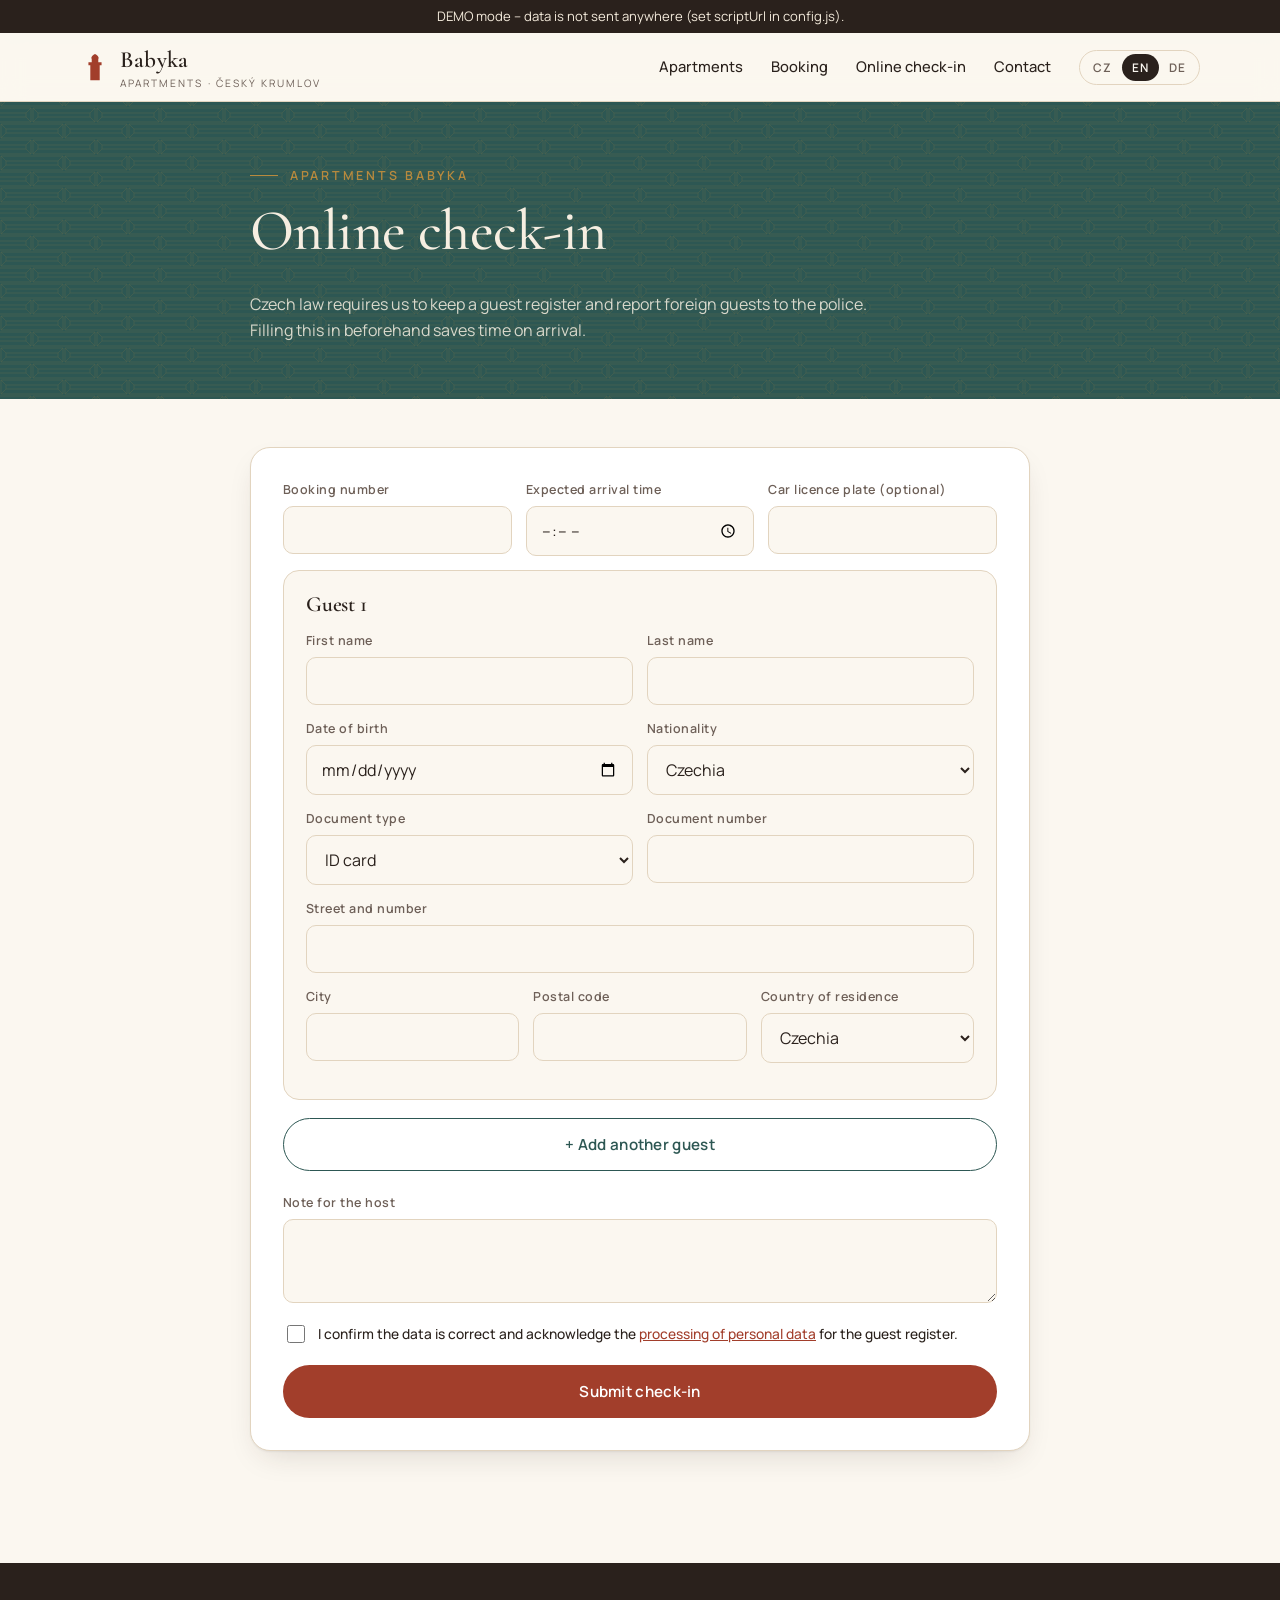
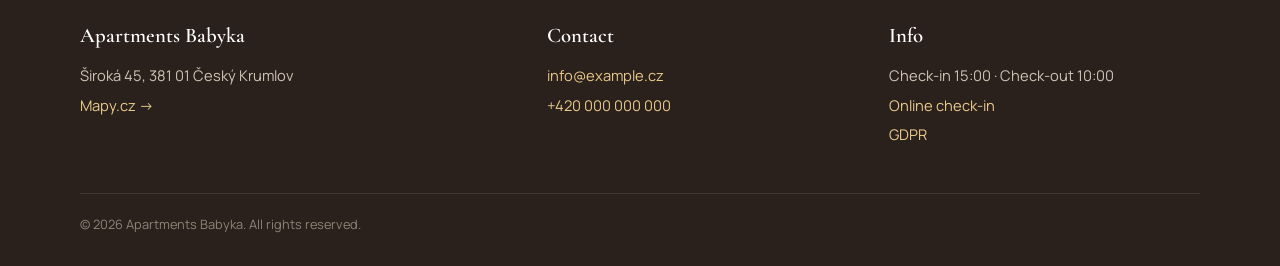
==== checkin.html @ d2692e20 "Web Apartments Babyka: rezervace, QR platba, online check-in, CZ/EN/DE Co-Authored-By: Claude Opus 5" ====
<!doctype html>
<html lang="cs">
<head>
  <meta charset="utf-8">
  <meta name="viewport" content="width=device-width, initial-scale=1">
  <title>Online check-in · Apartments Babyka</title>
  <meta name="robots" content="noindex">
  <link rel="icon" href="assets/favicon.svg" type="image/svg+xml">
  <link rel="preconnect" href="https://fonts.googleapis.com">
  <link rel="preconnect" href="https://fonts.gstatic.com" crossorigin>
  <link href="https://fonts.googleapis.com/css2?family=Cormorant+Garamond:ital,wght@0,500;0,600;1,500&family=Manrope:wght@400;500;600;700&display=swap" rel="stylesheet">
  <link rel="stylesheet" href="assets/style.css">
</head>
<body>
<nav class="nav">
  <div class="wrap">
    <a class="brand" href="index.html"><svg viewBox="0 0 32 32" aria-hidden="true"><path d="M11 30V14H9v-3h14v3h-2v16zM12.5 11V7h7v4zM12 7c0-2.5 2-4 4-5c2 1 4 2.5 4 5z" fill="currentColor"/></svg><span><b>Babyka</b><small>Apartments · Český Krumlov</small></span></a>
    <div class="nav-links">
      <a href="index.html#apartmany" data-i18n="nav.rooms"></a>
      <a href="index.html#rezervace" data-i18n="nav.book"></a>
      <a href="checkin.html" data-i18n="nav.checkin"></a>
      <a href="#kontakt" data-i18n="nav.contact"></a>
      <div class="lang-switch"><button data-lang="cs">CZ</button><button data-lang="en">EN</button><button data-lang="de">DE</button></div>
    </div>
    <button class="nav-toggle" aria-label="Menu"><svg viewBox="0 0 24 24" fill="none" stroke="currentColor" stroke-width="1.8"><path d="M4 7h16M4 12h16M4 17h16"/></svg></button>
  </div>
</nav>

<header class="page-head">
  <div class="wrap narrow">
    <div class="kicker">Apartments Babyka</div>
    <h1 data-i18n="ci.title"></h1>
    <p data-i18n="ci.intro"></p>
  </div>
</header>

<section style="padding-top:48px">
  <div class="wrap narrow">
    <div class="msg ok hidden" id="ci-done" data-i18n="ci.done" style="font-size:1.05rem;padding:22px"></div>

    <form id="ci-form" class="panel" novalidate>
      <div class="row three">
        <label><span data-i18n="ci.reservation"></span><input name="reservation" id="f-reservation" required></label>
        <label><span data-i18n="ci.arrivalTime"></span><input type="time" name="arrivalTime" required></label>
        <label><span data-i18n="ci.car"></span><input name="car"></label>
      </div>

      <div id="guests"></div>
      <button type="button" class="btn ghost block" id="add-guest" data-i18n="ci.addGuest" style="color:var(--vltava);margin-bottom:22px"></button>

      <label><span data-i18n="ci.note"></span><textarea name="note"></textarea></label>
      <div class="msg err hidden" id="ci-err"></div>
      <label class="check"><input type="checkbox" required><span data-i18n="ci.gdpr"></span></label>
      <input type="text" name="website" tabindex="-1" autocomplete="off" style="position:absolute;left:-9999px" aria-hidden="true">
      <button class="btn block" type="submit" id="ci-submit" data-i18n="ci.submit"></button>
    </form>
  </div>
</section>

<footer id="kontakt">
  <div class="wrap">
    <div class="cols">
      <div>
        <h4>Apartments Babyka</h4>
        <p data-c="contact.address"></p>
        <p><a class="map-link" target="_blank" rel="noopener">Mapy.cz →</a></p>
      </div>
      <div>
        <h4 data-i18n="nav.contact"></h4>
        <p><a data-c="contact.email" data-href="mailto:{}"></a></p>
        <p><a data-c="contact.phone" data-href="tel:{}"></a></p>
      </div>
      <div>
        <h4>Info</h4>
        <p>Check-in <span data-c="checkInTime"></span> · Check-out <span data-c="checkOutTime"></span></p>
        <p><a href="checkin.html" data-i18n="nav.checkin"></a></p>
        <p><a href="gdpr.html">GDPR</a></p>
      </div>
    </div>
    <div class="bottom">© <span id="year"></span> Apartments Babyka. <span data-i18n="footer.rights"></span></div>
  </div>
</footer>

<script src="assets/config.js"></script>
<script src="assets/i18n.js"></script>
<script src="assets/common.js"></script>
<script src="assets/checkin.js"></script>
</body>
</html>
---- assets/style.css ----
/* Apartments Babyka – motivy Českého Krumlova:
   pergamen, střešní červeň, vltavská zeleň, zlacení a sgrafitové kvádrování zámecké věže. */
:root {
  --paper: #fbf7f0;
  --parchment: #f3eadb;
  --ink: #2a211c;
  --muted: #6e6058;
  --line: #e2d4bf;
  --roof: #a23e2b;
  --roof-dark: #7a2d1f;
  --vltava: #2d5753;
  --vltava-dark: #1d3b38;
  --gold: #b88a3e;
  --ok: #3f7a52;
  --busy: #c9b8a3;
  --radius: 14px;
  --shadow: 0 1px 2px rgba(42, 33, 28, .06), 0 12px 32px -12px rgba(42, 33, 28, .18);
  --serif: "Cormorant Garamond", Georgia, serif;
  --sans: "Manrope", system-ui, -apple-system, "Segoe UI", sans-serif;
  --sgraffito: url("data:image/svg+xml,%3Csvg xmlns='http://www.w3.org/2000/svg' width='64' height='32' viewBox='0 0 64 32'%3E%3Cpath d='M1 1h62v14h-62zM6 6h52v4h-52zM1 1l5 5M63 1l-5 5M63 15l-5 -5M1 15l5 -5M-31 17h62v14h-62zM-26 22h52v4h-52zM-31 17l5 5M31 17l-5 5M31 31l-5 -5M-31 31l5 -5M33 17h62v14h-62zM38 22h52v4h-52zM33 17l5 5M95 17l-5 5M95 31l-5 -5M33 31l5 -5' fill='none' stroke='%23b88a3e' stroke-width='1' opacity='.55'/%3E%3C/svg%3E");
}

* { box-sizing: border-box; }
html { scroll-behavior: smooth; }
body {
  margin: 0;
  font-family: var(--sans);
  font-size: 16px;
  line-height: 1.6;
  color: var(--ink);
  background: var(--paper);
  -webkit-font-smoothing: antialiased;
}
img { max-width: 100%; display: block; }
a { color: var(--roof); }
h1, h2, h3 { font-family: var(--serif); font-weight: 600; line-height: 1.1; margin: 0 0 .5em; letter-spacing: -.01em; }
h2 { font-size: clamp(2rem, 4vw, 2.9rem); }
h3 { font-size: 1.6rem; }
.wrap { max-width: 1160px; margin: 0 auto; padding: 0 20px; }
section { padding: clamp(64px, 9vw, 112px) 0; }
.kicker {
  font-size: .78rem; font-weight: 600; letter-spacing: .22em; text-transform: uppercase;
  color: var(--gold); margin-bottom: 14px; display: flex; align-items: center; gap: 12px;
}
.kicker::before { content: ""; width: 28px; height: 1px; background: currentColor; }
.lead { font-size: 1.125rem; color: var(--muted); max-width: 60ch; }

.demo-bar {
  background: var(--ink); color: #f3eadb; text-align: center; font-size: .82rem; padding: 6px 12px;
}

/* ---- Navigace ---- */
.nav {
  position: sticky; top: 0; z-index: 50;
  background: rgba(251, 247, 240, .88);
  backdrop-filter: saturate(1.4) blur(12px);
  border-bottom: 1px solid var(--line);
}
.nav .wrap { display: flex; align-items: center; justify-content: space-between; height: 68px; gap: 16px; }
.brand { display: flex; align-items: center; gap: 10px; text-decoration: none; color: var(--ink); }
.brand svg { width: 30px; height: 30px; color: var(--roof); flex: none; }
.brand b { font-family: var(--serif); font-size: 1.45rem; font-weight: 600; letter-spacing: .01em; }
.brand small { display: block; font-size: .64rem; letter-spacing: .2em; text-transform: uppercase; color: var(--muted); margin-top: -4px; }
.nav-links { display: flex; align-items: center; gap: 28px; }
.nav-links a { color: var(--ink); text-decoration: none; font-size: .92rem; font-weight: 500; }
.nav-links a:hover { color: var(--roof); }
.lang-switch { display: flex; border: 1px solid var(--line); border-radius: 999px; padding: 3px; }
.lang-switch button {
  border: 0; background: none; font: 600 .74rem var(--sans); letter-spacing: .08em;
  padding: 5px 10px; border-radius: 999px; cursor: pointer; color: var(--muted);
}
.lang-switch button.active { background: var(--ink); color: var(--paper); }
.nav-toggle { display: none; background: none; border: 0; padding: 8px; cursor: pointer; color: var(--ink); }
.nav-toggle svg { width: 26px; height: 26px; }

/* ---- Tlačítka ---- */
.btn {
  display: inline-flex; align-items: center; justify-content: center; gap: 10px;
  font: 600 .95rem var(--sans); letter-spacing: .02em;
  padding: 15px 28px; border-radius: 999px; border: 1px solid transparent;
  background: var(--roof); color: #fff; text-decoration: none; cursor: pointer;
  transition: background .2s, transform .2s, box-shadow .2s;
}
.btn:hover { background: var(--roof-dark); transform: translateY(-1px); box-shadow: 0 10px 24px -10px rgba(162, 62, 43, .6); }
.btn:disabled { opacity: .6; cursor: wait; transform: none; }
.btn.ghost { background: transparent; color: inherit; border-color: currentColor; }
.btn.ghost:hover { background: rgba(255, 255, 255, .1); box-shadow: none; }
.btn.block { width: 100%; }

/* ---- Hero ---- */
.hero {
  position: relative; overflow: hidden; color: #f6eee1;
  background:
    radial-gradient(1100px 500px at 85% -10%, rgba(184, 138, 62, .35), transparent 60%),
    linear-gradient(170deg, #213f3c 0%, var(--vltava) 45%, #3b4a3f 100%);
  padding: clamp(64px, 9vw, 110px) 0 0;
}
.hero .wrap { position: relative; z-index: 2; }
.hero h1 { font-size: clamp(2.6rem, 6vw, 4.6rem); font-weight: 500; max-width: 16ch; margin-bottom: 22px; }
.hero h1 em { font-style: italic; color: #e9c98c; }
.hero p { font-size: 1.12rem; max-width: 52ch; color: rgba(246, 238, 225, .85); margin: 0 0 34px; }
.hero .kicker { color: #e3c286; }
.hero-actions { display: flex; flex-wrap: wrap; gap: 14px; }
.hero-rating {
  display: inline-flex; align-items: center; gap: 10px; margin-top: 34px;
  font-size: .88rem; color: rgba(246, 238, 225, .8);
}
.hero-rating b { font-family: var(--serif); font-size: 1.7rem; color: #fff; font-weight: 600; }
.skyline { position: relative; z-index: 1; display: block; width: 100%; height: auto; margin-top: clamp(-120px, -8vw, -20px); pointer-events: none; }

.sgraffito-band { height: 34px; background: var(--parchment) var(--sgraffito) repeat-x center / 64px 32px; border-bottom: 1px solid var(--line); }

/* ---- O nás ---- */
.about-grid { display: grid; grid-template-columns: 1.1fr .9fr; gap: clamp(32px, 6vw, 80px); align-items: center; }
.features { list-style: none; margin: 0; padding: 0; display: grid; grid-template-columns: 1fr 1fr; gap: 14px; }
.features li {
  background: #fff; border: 1px solid var(--line); border-radius: var(--radius);
  padding: 18px; display: flex; flex-direction: column; gap: 10px; font-weight: 500; font-size: .94rem;
}
.features svg { width: 26px; height: 26px; color: var(--roof); }

/* ---- Apartmány ---- */
.rooms { background: var(--parchment); }
.room-grid { display: grid; grid-template-columns: repeat(auto-fit, minmax(300px, 1fr)); gap: 28px; margin-top: 40px; }
.room-card {
  background: var(--paper); border-radius: 20px; overflow: hidden; box-shadow: var(--shadow);
  display: flex; flex-direction: column; transition: transform .3s;
}
.room-card:hover { transform: translateY(-4px); }
.room-media { position: relative; aspect-ratio: 16/10; background: var(--vltava); overflow: hidden; }
.room-media img { width: 100%; height: 100%; object-fit: cover; }
.room-media .placeholder {
  position: absolute; inset: 0; display: grid; place-items: center;
  background: var(--sgraffito) center / 64px 32px, linear-gradient(160deg, var(--vltava), var(--vltava-dark));
  color: rgba(246, 238, 225, .9);
}
.room-media .placeholder span { font-family: var(--serif); font-size: 4rem; font-weight: 500; }
.room-media .badge {
  position: absolute; left: 16px; top: 16px; background: rgba(251, 247, 240, .94); color: var(--ink);
  border-radius: 999px; padding: 6px 12px; font-size: .78rem; font-weight: 600;
}
.room-body { padding: 26px 26px 28px; display: flex; flex-direction: column; flex: 1; }
.room-body p { color: var(--muted); margin: 0 0 20px; flex: 1; }
.room-meta { display: flex; justify-content: space-between; align-items: flex-end; border-top: 1px solid var(--line); padding-top: 18px; gap: 12px; }
.room-meta .price { font-family: var(--serif); font-size: 1.9rem; font-weight: 600; line-height: 1; }
.room-meta .price small { font-family: var(--sans); font-size: .8rem; color: var(--muted); font-weight: 500; }
.room-meta .guests { font-size: .85rem; color: var(--muted); display: flex; align-items: center; gap: 6px; }

/* ---- Rezervace ---- */
.book-grid { display: grid; grid-template-columns: 1.15fr .85fr; gap: 32px; align-items: start; margin-top: 40px; }
.panel { background: #fff; border: 1px solid var(--line); border-radius: 20px; padding: clamp(20px, 3vw, 32px); box-shadow: var(--shadow); }
.room-tabs { display: flex; gap: 8px; margin-bottom: 20px; flex-wrap: wrap; }
.room-tabs button {
  border: 1px solid var(--line); background: var(--paper); border-radius: 999px; padding: 9px 16px;
  font: 600 .88rem var(--sans); cursor: pointer; color: var(--ink);
}
.room-tabs button.active { background: var(--vltava); border-color: var(--vltava); color: #fff; }

.cal-head { display: flex; justify-content: space-between; align-items: center; margin-bottom: 10px; }
.cal-head button {
  width: 38px; height: 38px; border-radius: 50%; border: 1px solid var(--line); background: var(--paper);
  cursor: pointer; font-size: 1.1rem; color: var(--ink);
}
.cal-head button:disabled { opacity: .35; cursor: default; }
.cal-months { display: grid; grid-template-columns: 1fr 1fr; gap: 28px; }
.cal-month h4 { font-family: var(--serif); font-size: 1.3rem; font-weight: 600; text-align: center; margin: 0 0 10px; text-transform: capitalize; }
.cal-grid { display: grid; grid-template-columns: repeat(7, 1fr); gap: 3px; }
.cal-grid .dow { font-size: .68rem; text-transform: uppercase; letter-spacing: .08em; color: var(--muted); text-align: center; padding: 4px 0; }
.cal-day {
  aspect-ratio: 1; border: 0; border-radius: 8px; background: transparent; font: 500 .88rem var(--sans);
  color: var(--ink); cursor: pointer; position: relative; padding: 0;
}
.cal-day:hover:not(:disabled) { background: var(--parchment); }
.cal-day:disabled { cursor: default; color: #bcb0a3; }
.cal-day.busy { color: #9d8f81; text-decoration: line-through; background: repeating-linear-gradient(135deg, transparent 0 4px, rgba(201, 184, 163, .35) 4px 6px); }
.cal-day.today::after { content: ""; position: absolute; bottom: 5px; left: 50%; width: 4px; height: 4px; margin-left: -2px; border-radius: 50%; background: var(--roof); }
.cal-day.in-range { background: rgba(45, 87, 83, .12); border-radius: 0; }
.cal-day.sel { background: var(--vltava); color: #fff; }
.cal-legend { display: flex; gap: 18px; font-size: .8rem; color: var(--muted); margin-top: 16px; flex-wrap: wrap; }
.cal-legend i { display: inline-block; width: 12px; height: 12px; border-radius: 3px; vertical-align: -1px; margin-right: 6px; }
.cal-loading { color: var(--muted); font-size: .9rem; padding: 40px 0; text-align: center; }

form .row { display: grid; grid-template-columns: 1fr 1fr; gap: 14px; }
form .row.three { grid-template-columns: repeat(3, 1fr); }
label { display: block; font-size: .78rem; font-weight: 600; letter-spacing: .04em; color: var(--muted); margin-bottom: 14px; }
label > span { display: block; margin-bottom: 6px; }
input, select, textarea {
  width: 100%; font: 400 1rem var(--sans); color: var(--ink);
  padding: 12px 14px; border: 1px solid var(--line); border-radius: 10px; background: var(--paper);
  transition: border-color .2s, box-shadow .2s;
}
textarea { min-height: 84px; resize: vertical; }
input:focus, select:focus, textarea:focus { outline: none; border-color: var(--vltava); box-shadow: 0 0 0 3px rgba(45, 87, 83, .15); background: #fff; }
.check { display: flex; gap: 10px; align-items: flex-start; font-weight: 500; letter-spacing: 0; font-size: .86rem; color: var(--ink); }
.check input { width: 18px; height: 18px; margin-top: 2px; flex: none; accent-color: var(--vltava); }

.summary { margin: 6px 0 20px; padding: 18px; border-radius: 12px; background: var(--parchment); font-size: .92rem; }
.summary h4 { font-family: var(--serif); font-size: 1.25rem; margin: 0 0 8px; }
.summary dl { display: grid; grid-template-columns: 1fr auto; gap: 4px 12px; margin: 0; }
.summary dd { margin: 0; text-align: right; font-weight: 600; }
.summary .total { border-top: 1px solid var(--line); padding-top: 8px; margin-top: 4px; font-size: 1.05rem; }
.summary .deposit { color: var(--roof); }
.msg { padding: 12px 16px; border-radius: 10px; font-size: .9rem; margin-bottom: 14px; }
.msg.err { background: #f7e1dc; color: var(--roof-dark); }
.msg.ok { background: #e2efe5; color: #24502f; }
.hidden { display: none !important; }

/* ---- Platba ---- */
.pay { display: grid; grid-template-columns: auto 1fr; gap: 28px; align-items: center; }
.qr-frame { background: #fff; border: 1px solid var(--line); border-radius: 18px; padding: 12px; width: 210px; position: relative; }
.qr-frame svg { width: 100%; height: auto; display: block; }
.qr-frame::after {
  content: "QR Platba"; position: absolute; left: 50%; bottom: -11px; transform: translateX(-50%);
  background: var(--roof); color: #fff; font: 700 .7rem var(--sans); letter-spacing: .1em; text-transform: uppercase;
  padding: 4px 10px; border-radius: 999px;
}
.pay dl { display: grid; grid-template-columns: auto 1fr; gap: 8px 20px; margin: 0 0 18px; }
.pay dt { color: var(--muted); font-size: .88rem; }
.pay dd { margin: 0; font-weight: 600; font-variant-numeric: tabular-nums; }
.pay dd.big { font-family: var(--serif); font-size: 1.8rem; line-height: 1; color: var(--roof); }

/* ---- Výhoda přímé rezervace ---- */
.direct { background: var(--vltava); color: #f3eadb; position: relative; overflow: hidden; }
.direct::before { content: ""; position: absolute; inset: 0; background: var(--sgraffito) center / 64px 32px; opacity: .25; }
.direct .wrap { position: relative; display: flex; justify-content: space-between; align-items: center; gap: 32px; flex-wrap: wrap; }
.direct h2 { color: #fff; margin-bottom: 8px; }
.direct p { max-width: 56ch; margin: 0; color: rgba(243, 234, 219, .85); }

/* ---- Check-in ---- */
.page-head { background: var(--vltava); color: #f6eee1; padding: 64px 0 56px; position: relative; overflow: hidden; }
.page-head::before { content: ""; position: absolute; inset: 0; background: var(--sgraffito) center / 64px 32px; opacity: .25; }
.page-head .wrap { position: relative; }
.page-head h1 { font-size: clamp(2.4rem, 5vw, 3.6rem); font-weight: 500; }
.page-head p { color: rgba(246, 238, 225, .85); max-width: 62ch; margin: 0; }
.narrow { max-width: 820px; }
.guest-card { border: 1px solid var(--line); border-radius: 16px; padding: 22px; margin-bottom: 18px; background: var(--paper); }
.guest-card header { display: flex; justify-content: space-between; align-items: center; margin-bottom: 14px; }
.guest-card h3 { margin: 0; font-size: 1.35rem; }
.link-btn { background: none; border: 0; color: var(--roof); font: 600 .85rem var(--sans); cursor: pointer; padding: 4px; }
.foreign { border-top: 1px dashed var(--line); padding-top: 14px; margin-top: 4px; }
.foreign h4 { font-size: .8rem; letter-spacing: .1em; text-transform: uppercase; color: var(--vltava); margin: 0 0 12px; }

/* ---- Patička ---- */
footer { background: var(--ink); color: #cfc3b4; padding: 56px 0 32px; font-size: .92rem; }
footer .cols { display: grid; grid-template-columns: 1.4fr 1fr 1fr; gap: 32px; }
footer h4 { font-family: var(--serif); color: #fff; font-size: 1.3rem; font-weight: 600; margin: 0 0 12px; }
footer a { color: #e9c98c; text-decoration: none; }
footer a:hover { text-decoration: underline; }
footer p { margin: 0 0 6px; }
footer .bottom { border-top: 1px solid rgba(255, 255, 255, .1); margin-top: 40px; padding-top: 20px; font-size: .8rem; color: #8f8377; }

.prose { max-width: 760px; }
.prose h2 { font-size: 1.8rem; margin-top: 1.6em; }

.reveal { opacity: 0; transform: translateY(18px); transition: opacity .8s ease, transform .8s ease; }
.reveal.in { opacity: 1; transform: none; }
@media (prefers-reduced-motion: reduce) { .reveal { opacity: 1; transform: none; transition: none; } html { scroll-behavior: auto; } }

/* ---- Responzivita ---- */
@media (max-width: 960px) {
  .about-grid, .book-grid { grid-template-columns: 1fr; }
  footer .cols { grid-template-columns: 1fr 1fr; }
}
@media (max-width: 760px) {
  .nav-toggle { display: block; }
  .nav-links {
    position: fixed; top: 68px; left: 0; right: 0; flex-direction: column; align-items: flex-start; gap: 18px;
    background: var(--paper); border-bottom: 1px solid var(--line); padding: 20px; transform: translateY(-12px);
    opacity: 0; visibility: hidden; transition: opacity .25s, transform .25s, visibility .25s;
  }
  body.nav-open .nav-links { transform: none; opacity: 1; visibility: visible; }
  .nav .wrap { position: relative; }
  .nav-links { position: absolute; top: 68px; }
  .cal-months { grid-template-columns: 1fr; }
  .cal-months .cal-month + .cal-month { display: none; }
  form .row, form .row.three { grid-template-columns: 1fr; }
  .pay { grid-template-columns: 1fr; justify-items: center; }
  .pay > div:last-child { justify-self: stretch; }
  .features { grid-template-columns: 1fr; }
  footer .cols { grid-template-columns: 1fr; }
}
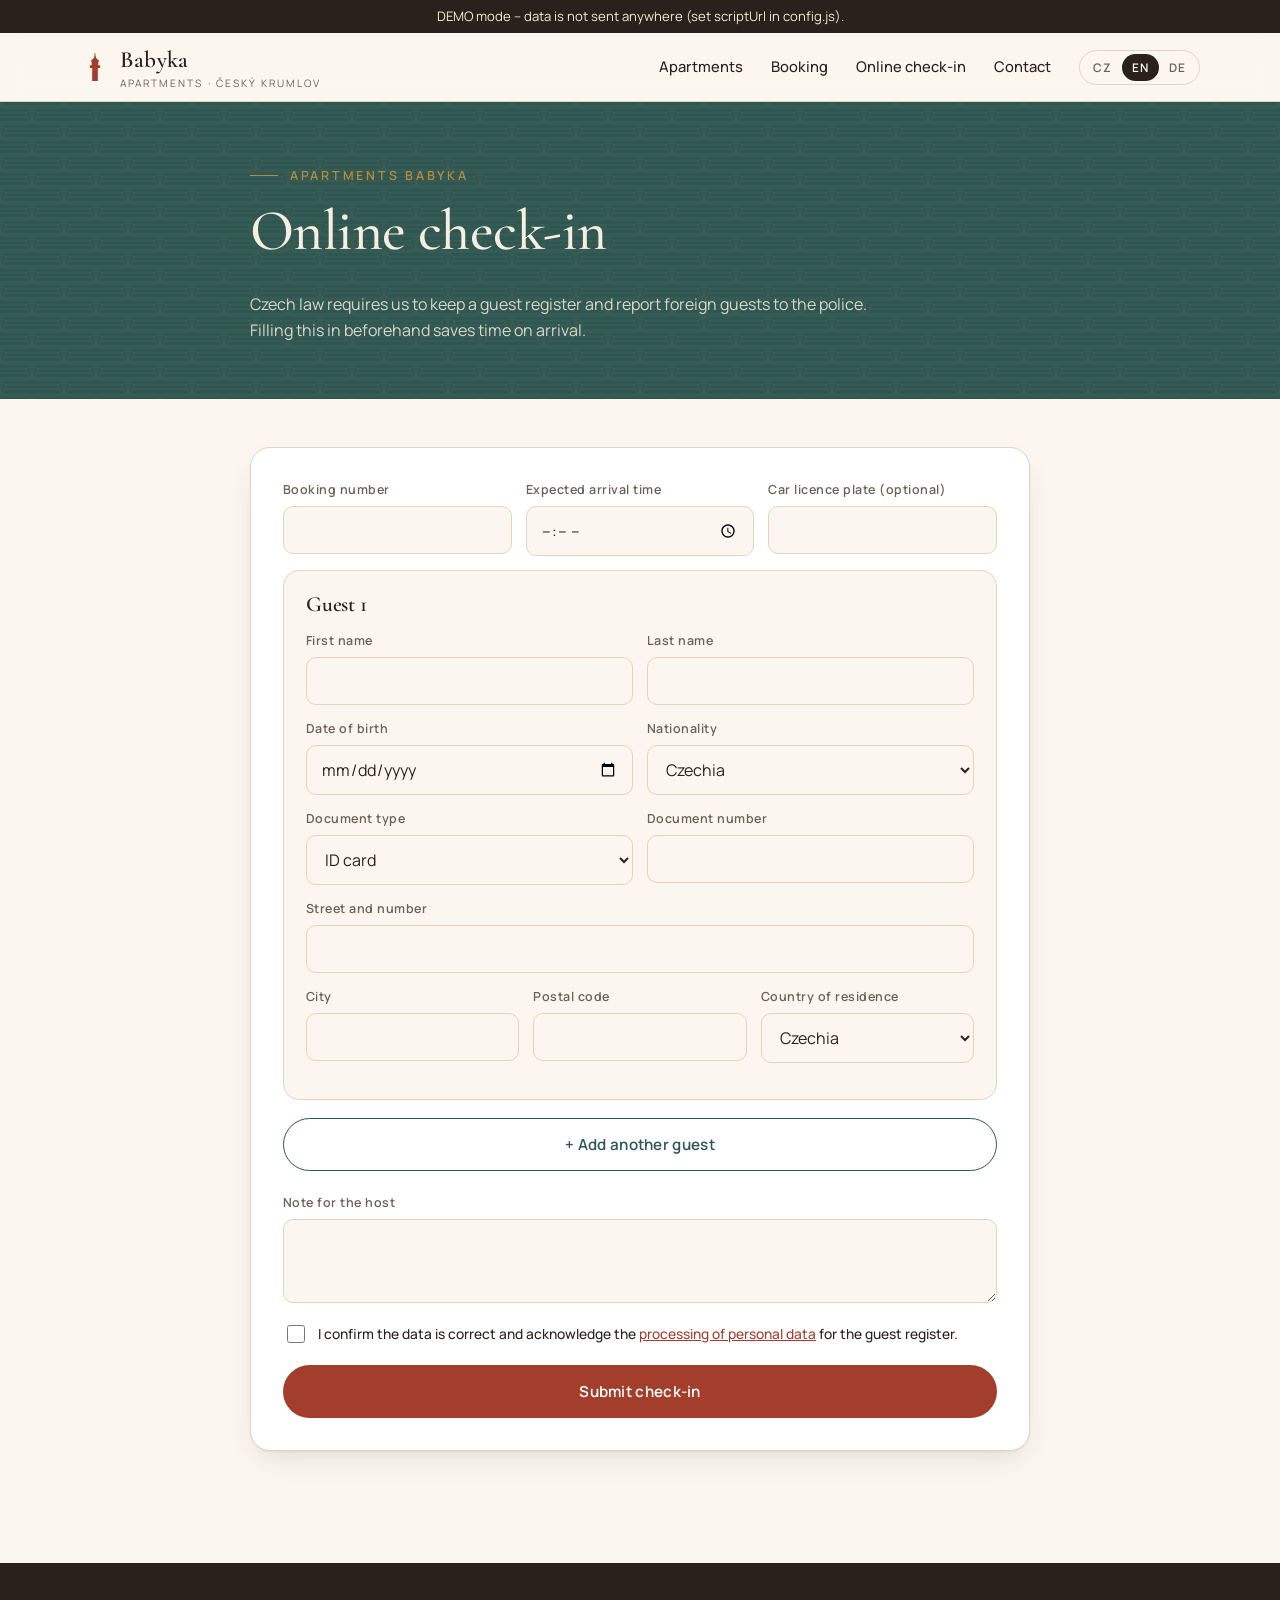
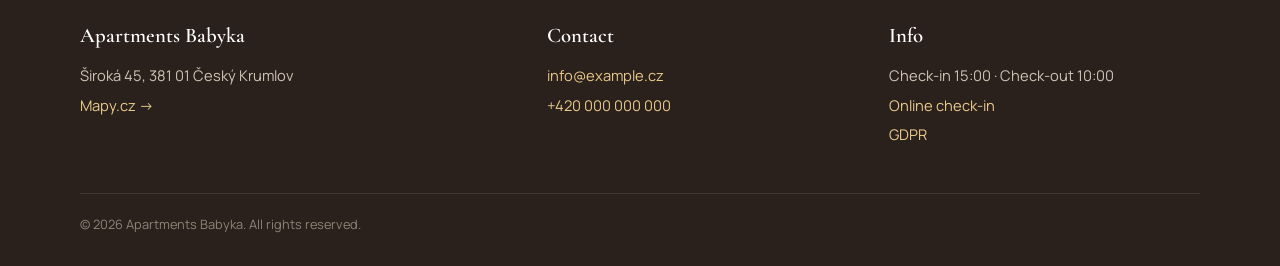
==== commit 2b8964ce: "Věž ve tvaru krumlovské zámecké věže, nadpis bez počtu apartmánů Co-Authored-By: Claude Opus 5.5 <no" ====
--- a/checkin.html
+++ b/checkin.html
@@ -14,7 +14,7 @@
 <body>
 <nav class="nav">
   <div class="wrap">
-    <a class="brand" href="index.html"><svg viewBox="0 0 32 32" aria-hidden="true"><path d="M11 30V14H9v-3h14v3h-2v16zM12.5 11V7h7v4zM12 7c0-2.5 2-4 4-5c2 1 4 2.5 4 5z" fill="currentColor"/></svg><span><b>Babyka</b><small>Apartments · Český Krumlov</small></span></a>
+    <a class="brand" href="index.html"><svg viewBox="0 0 32 32" aria-hidden="true"><path d="M13 31V17h6v14z M10.5 17v-3h11v3z M12.5 14v-3.5h7V14z M11.5 10.5c0-2.5 3-3 3.6-5h1.8c.6 2 3.6 2.5 3.6 5z M15.2 5.5V3.6h1.6v1.9z M15.6 3.6V1h.8v2.6z" fill="currentColor"/></svg><span><b>Babyka</b><small>Apartments · Český Krumlov</small></span></a>
     <div class="nav-links">
       <a href="index.html#apartmany" data-i18n="nav.rooms"></a>
       <a href="index.html#rezervace" data-i18n="nav.book"></a>
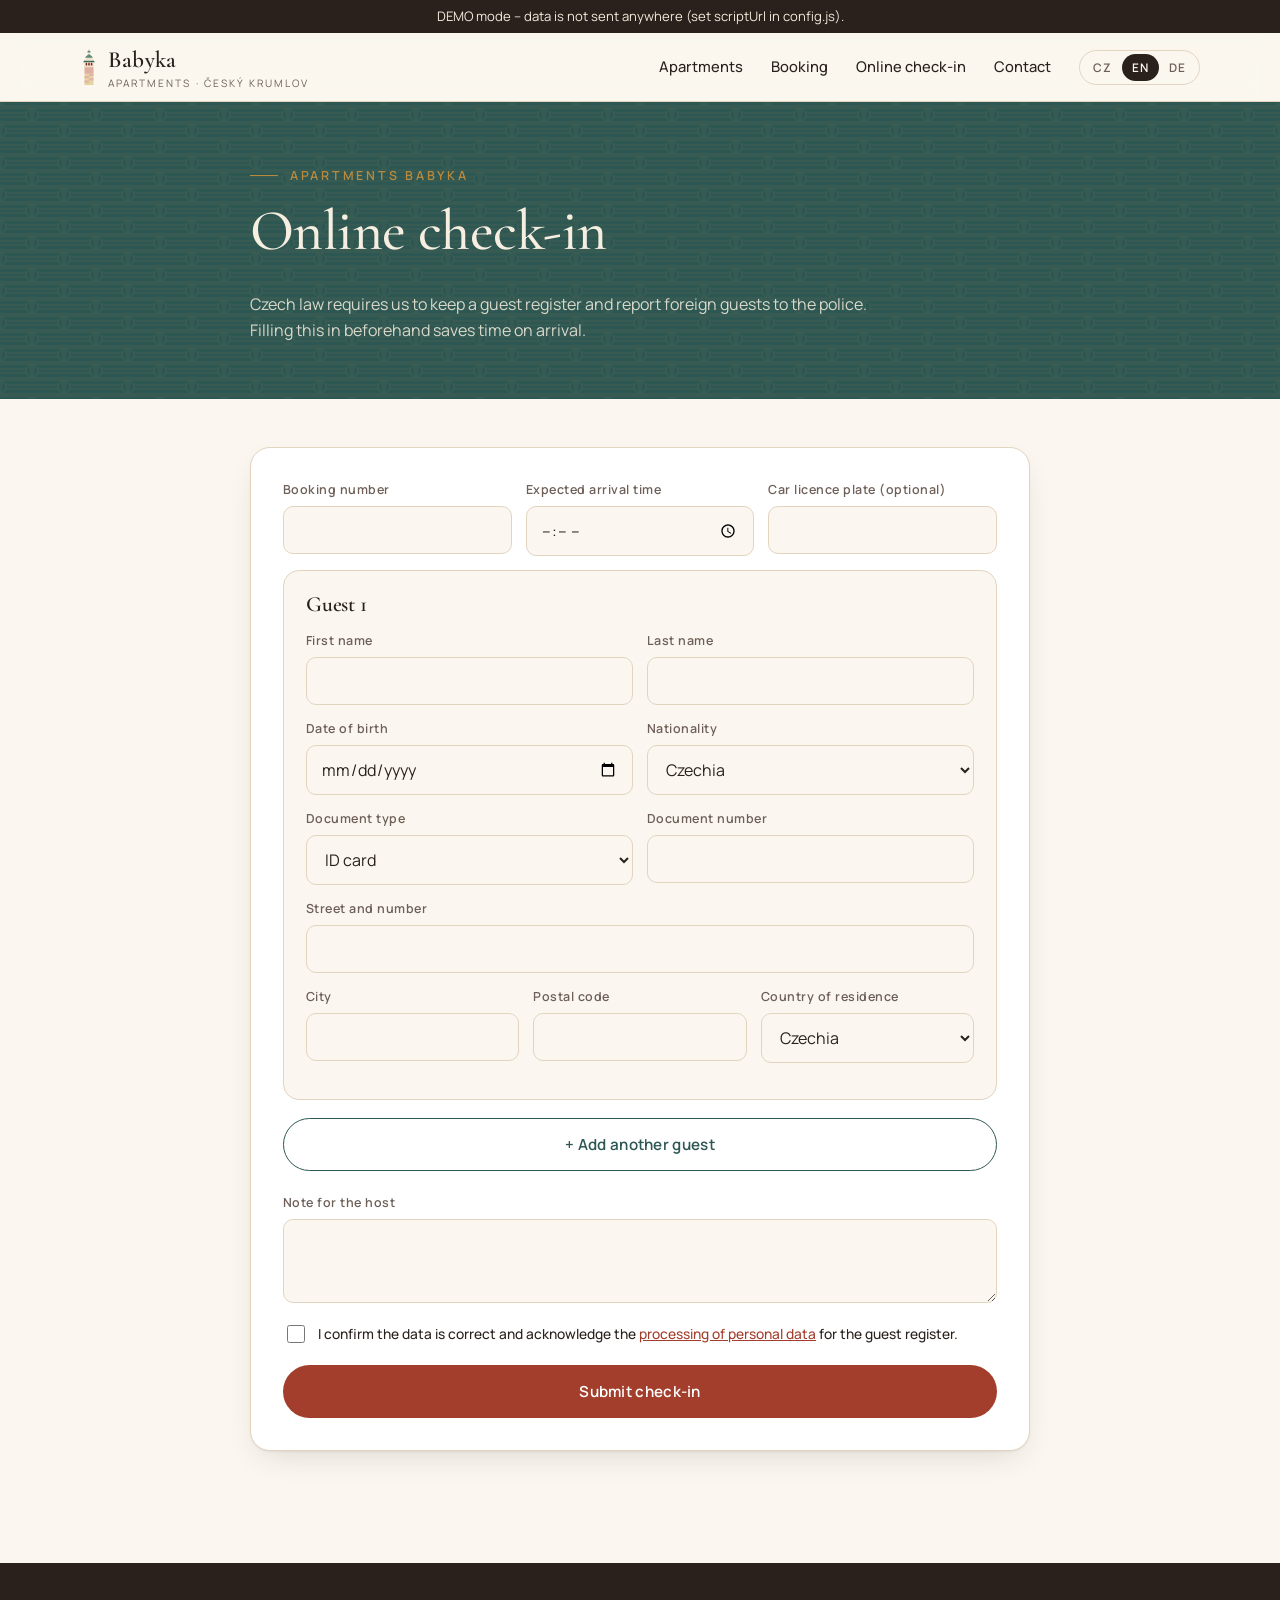
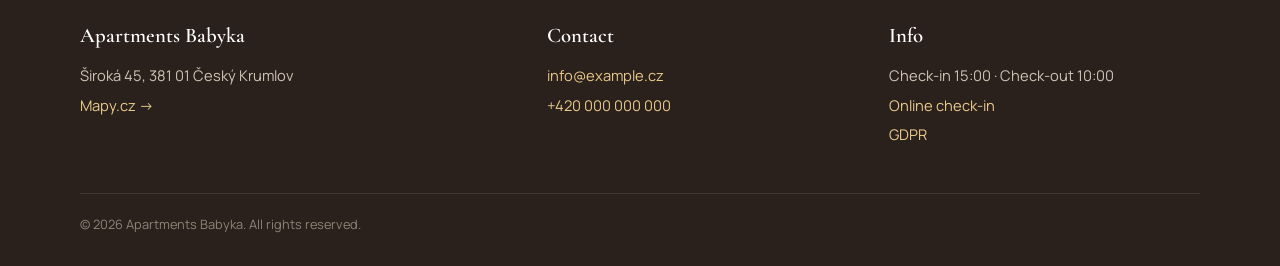
==== commit 7624fbba: "Věž podle skutečné zámecké věže Českého Krumlova, nové logo a ikona Co-Authored-By: Claude Opus 5.5 " ====
--- a/checkin.html
+++ b/checkin.html
@@ -14,7 +14,7 @@
 <body>
 <nav class="nav">
   <div class="wrap">
-    <a class="brand" href="index.html"><svg viewBox="0 0 32 32" aria-hidden="true"><path d="M13 31V17h6v14z M10.5 17v-3h11v3z M12.5 14v-3.5h7V14z M11.5 10.5c0-2.5 3-3 3.6-5h1.8c.6 2 3.6 2.5 3.6 5z M15.2 5.5V3.6h1.6v1.9z M15.6 3.6V1h.8v2.6z" fill="currentColor"/></svg><span><b>Babyka</b><small>Apartments · Český Krumlov</small></span></a>
+    <a class="brand" href="index.html"><svg viewBox="8 0 16 32" aria-hidden="true"><rect x="12" y="22" width="8" height="10" fill="#e6d4a0"/><path d="M12 24h4v2h-4zM16 26h4v2h-4zM12 28h4v2h-4zM16 22h4v2h-4z" fill="#e2b3a6"/><rect x="12" y="16" width="8" height="6" fill="#dfae9f"/><rect x="11.5" y="14.6" width="9" height="1.6" fill="#efe3cc"/><rect x="12" y="11.6" width="8" height="3" fill="#efe3cc"/><path d="M13 14.6v-1.6a.7.7 0 0 1 1.4 0v1.6zM15.3 14.6v-1.6a.7.7 0 0 1 1.4 0v1.6zM17.6 14.6v-1.6a.7.7 0 0 1 1.4 0v1.6z" fill="#7a2d1f"/><path d="M10.6 11.8L12 10.2h8l1.4 1.6z" fill="#3f6657"/><rect x="12.8" y="7.6" width="6.4" height="2.7" fill="#efe3cc"/><path d="M12.6 7.8c.6-1.8 2.4-2.2 2.7-3.2h1.4c.3 1 2.1 1.4 2.7 3.2z" fill="#5e8b78"/><rect x="15" y="3" width="2" height="1.7" fill="#efe3cc"/><path d="M14.6 3.2c-.3-1 .6-1.5 1.4-2c.8.5 1.7 1 1.4 2z" fill="#5e8b78"/><circle cx="16" cy=".9" r=".6" fill="#e9c98c"/></svg><span><b>Babyka</b><small>Apartments · Český Krumlov</small></span></a>
     <div class="nav-links">
       <a href="index.html#apartmany" data-i18n="nav.rooms"></a>
       <a href="index.html#rezervace" data-i18n="nav.book"></a>
--- a/assets/style.css
+++ b/assets/style.css
@@ -58,7 +58,7 @@
 }
 .nav .wrap { display: flex; align-items: center; justify-content: space-between; height: 68px; gap: 16px; }
 .brand { display: flex; align-items: center; gap: 10px; text-decoration: none; color: var(--ink); }
-.brand svg { width: 30px; height: 30px; color: var(--roof); flex: none; }
+.brand svg { width: 18px; height: 36px; flex: none; }
 .brand b { font-family: var(--serif); font-size: 1.45rem; font-weight: 600; letter-spacing: .01em; }
 .brand small { display: block; font-size: .64rem; letter-spacing: .2em; text-transform: uppercase; color: var(--muted); margin-top: -4px; }
 .nav-links { display: flex; align-items: center; gap: 28px; }
@@ -106,7 +106,7 @@
   font-size: .88rem; color: rgba(246, 238, 225, .8);
 }
 .hero-rating b { font-family: var(--serif); font-size: 1.7rem; color: #fff; font-weight: 600; }
-.skyline { position: relative; z-index: 1; display: block; width: 100%; height: auto; margin-top: clamp(-120px, -8vw, -20px); pointer-events: none; }
+.skyline { position: relative; z-index: 1; display: block; width: 100%; height: auto; margin-top: clamp(-190px, -14vw, -30px); pointer-events: none; }
 
 .sgraffito-band { height: 34px; background: var(--parchment) var(--sgraffito) repeat-x center / 64px 32px; border-bottom: 1px solid var(--line); }
 
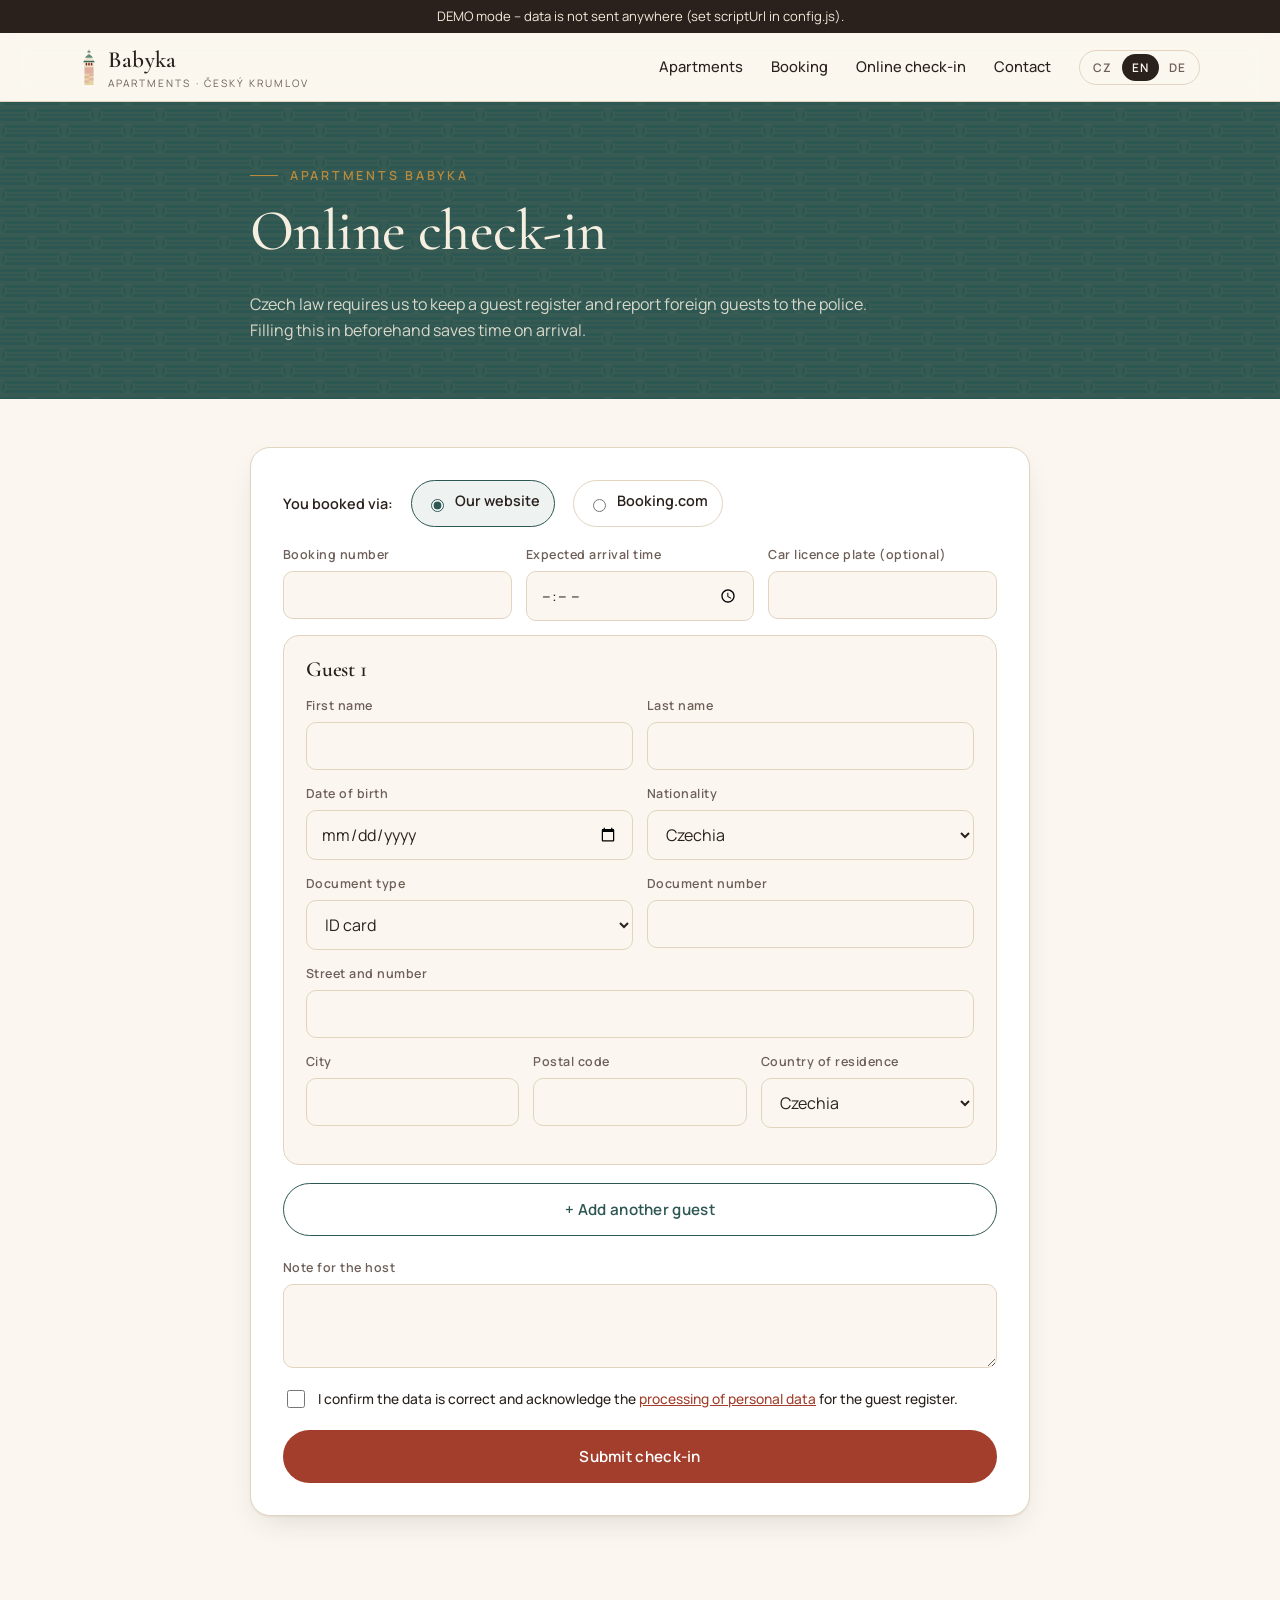
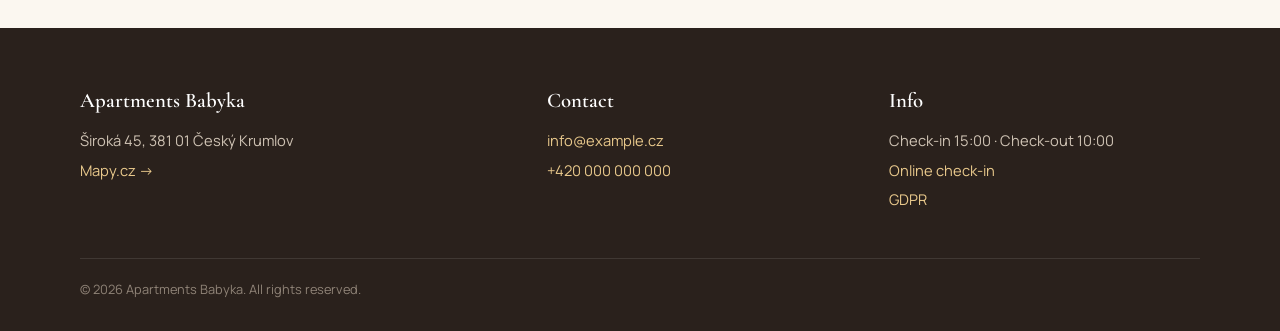
==== commit 37eaa458: "Online check-in i pro hosty z Booking.com + generátor odkazu pro hostitele Co-Authored-By: Claude Op" ====
--- a/checkin.html
+++ b/checkin.html
@@ -39,11 +39,21 @@
     <div class="msg ok hidden" id="ci-done" data-i18n="ci.done" style="font-size:1.05rem;padding:22px"></div>
 
     <form id="ci-form" class="panel" novalidate>
+      <div class="source-switch" role="radiogroup">
+        <span data-i18n="ci.source"></span>
+        <label><input type="radio" name="source" value="web" checked><span data-i18n="ci.source.web"></span></label>
+        <label><input type="radio" name="source" value="booking"><span>Booking.com</span></label>
+      </div>
       <div class="row three">
-        <label><span data-i18n="ci.reservation"></span><input name="reservation" id="f-reservation" required></label>
+        <label><span id="l-reservation" data-i18n="ci.reservation"></span><input name="reservation" id="f-reservation" required inputmode="numeric"></label>
         <label><span data-i18n="ci.arrivalTime"></span><input type="time" name="arrivalTime" required></label>
         <label><span data-i18n="ci.car"></span><input name="car"></label>
       </div>
+      <div class="row hidden" id="stay-dates">
+        <label><span data-i18n="book.arrival"></span><input type="date" name="arrival" id="f-arr"></label>
+        <label><span data-i18n="book.departure"></span><input type="date" name="departure" id="f-dep"></label>
+      </div>
+      <p class="hint hidden" id="booking-hint" data-i18n="ci.bookingHint"></p>
 
       <div id="guests"></div>
       <button type="button" class="btn ghost block" id="add-guest" data-i18n="ci.addGuest" style="color:var(--vltava);margin-bottom:22px"></button>
--- a/assets/style.css
+++ b/assets/style.css
@@ -240,6 +240,12 @@
 .foreign { border-top: 1px dashed var(--line); padding-top: 14px; margin-top: 4px; }
 .foreign h4 { font-size: .8rem; letter-spacing: .1em; text-transform: uppercase; color: var(--vltava); margin: 0 0 12px; }
 
+.source-switch { display: flex; flex-wrap: wrap; align-items: center; gap: 10px 18px; margin-bottom: 18px; font-size: .9rem; font-weight: 600; }
+.source-switch label { display: inline-flex; align-items: center; gap: 8px; margin: 0; padding: 8px 14px; border: 1px solid var(--line); border-radius: 999px; cursor: pointer; color: var(--ink); letter-spacing: 0; font-size: .9rem; }
+.source-switch label:has(input:checked) { border-color: var(--vltava); background: rgba(45, 87, 83, .08); }
+.source-switch input { width: auto; accent-color: var(--vltava); }
+.hint { font-size: .85rem; color: var(--muted); margin: -4px 0 18px; }
+
 /* ---- Patička ---- */
 footer { background: var(--ink); color: #cfc3b4; padding: 56px 0 32px; font-size: .92rem; }
 footer .cols { display: grid; grid-template-columns: 1.4fr 1fr 1fr; gap: 32px; }
